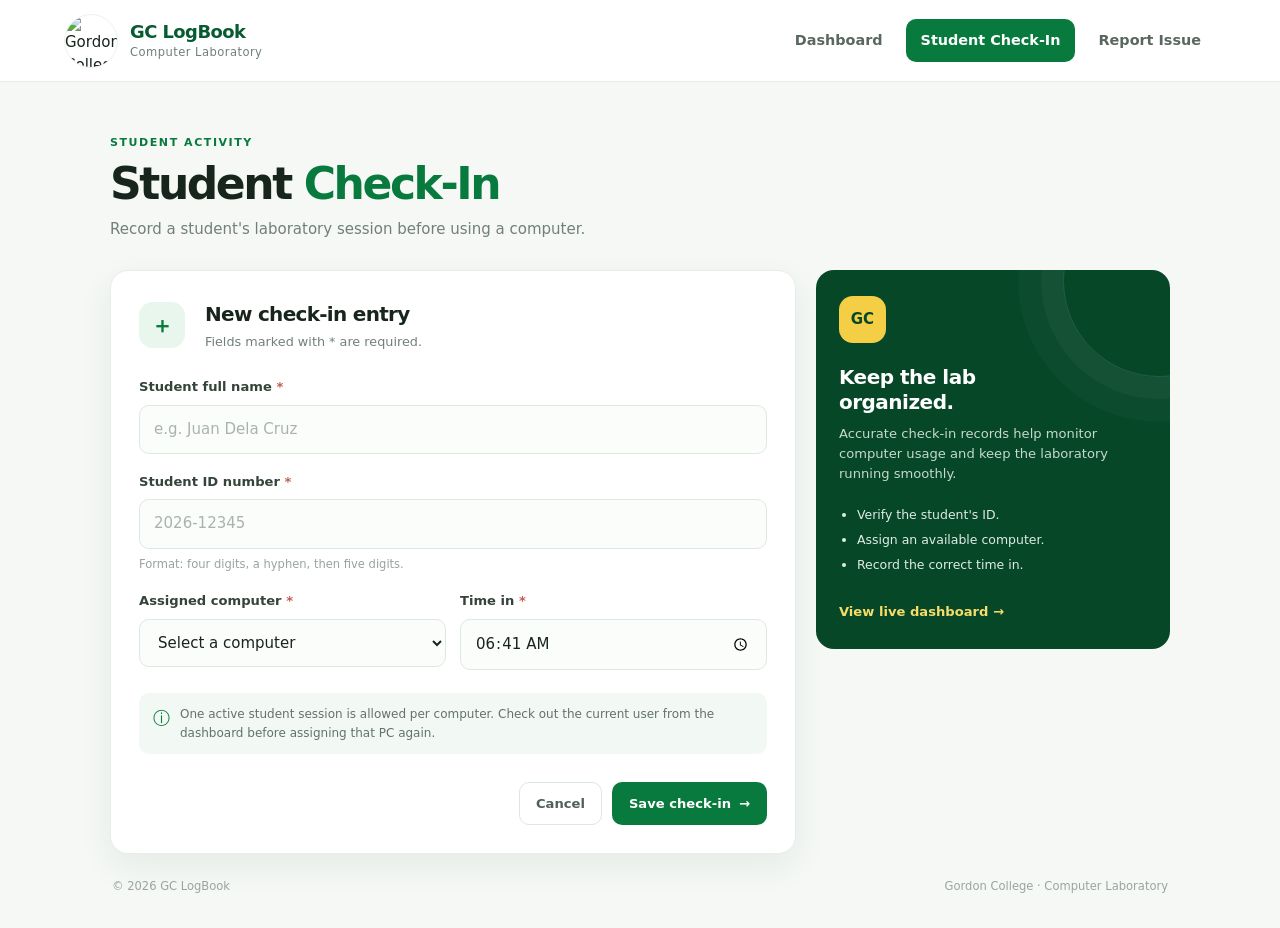
==== check-in.html @ c5d99f90 "Add files via upload" ====
<!DOCTYPE html>
<html lang="en">
<head>
    <meta charset="UTF-8">
    <meta name="viewport" content="width=device-width, initial-scale=1.0">
    <meta name="theme-color" content="#087a3d">
    <meta name="description" content="Record a student's computer laboratory check-in.">
    <title>Student Check-In | GC LogBook</title>
    <link rel="stylesheet" href="style.css">
    <script src="app.js" defer></script>
</head>
<body data-page="checkin">
    <header class="site-header">
        <a class="brand" href="index.html" aria-label="GC LogBook home">
            <img src="assets/gc-logo.jpg" alt="Gordon College logo">
            <span><strong>GC LogBook</strong><small>Computer Laboratory</small></span>
        </a>
        <button class="menu-toggle" type="button" aria-label="Toggle navigation" aria-expanded="false">☰</button>
        <nav class="main-nav" aria-label="Main navigation">
            <a href="index.html">Dashboard</a>
            <a class="active" href="check-in.html">Student Check-In</a>
            <a href="log-issue.html">Report Issue</a>
        </nav>
    </header>

    <main class="page-shell narrow-shell">
        <section class="page-intro">
            <p class="eyebrow">STUDENT ACTIVITY</p>
            <h1>Student <span class="text-green">Check-In</span></h1>
            <p class="muted">Record a student's laboratory session before using a computer.</p>
        </section>

        <div class="form-layout">
            <section class="panel form-panel">
                <div class="form-title"><div class="stat-icon green-icon">＋</div><div><h2>New check-in entry</h2><p class="muted">Fields marked with * are required.</p></div></div>
                <form id="checkinForm">
                    <div class="field">
                        <label for="student-name">Student full name <span>*</span></label>
                        <input type="text" id="student-name" name="studentName" placeholder="e.g. Juan Dela Cruz" autocomplete="name" maxlength="90" required>
                    </div>
                    <div class="field">
                        <label for="student-id">Student ID number <span>*</span></label>
                        <input type="text" id="student-id" name="studentId" pattern="[0-9]{4}-[0-9]{5}" placeholder="2026-12345" title="Use the format 2026-12345" required>
                        <small class="field-help">Format: four digits, a hyphen, then five digits.</small>
                    </div>
                    <div class="field-row">
                        <div class="field">
                            <label for="assigned-pc">Assigned computer <span>*</span></label>
                            <select id="assigned-pc" name="pc" required>
                                <option value="">Select a computer</option>
                                <option value="PC-01">PC-01</option>
                                <option value="PC-02">PC-02</option>
                                <option value="PC-03">PC-03</option>
                                <option value="PC-04">PC-04</option>
                            </select>
                        </div>
                        <div class="field">
                            <label for="time-in">Time in <span>*</span></label>
                            <input type="time" id="time-in" name="timeIn" required>
                        </div>
                    </div>
                    <div class="form-note"><span>ⓘ</span><p>One active student session is allowed per computer. Check out the current user from the dashboard before assigning that PC again.</p></div>
                    <div class="form-actions">
                        <a class="btn btn-outline" href="index.html">Cancel</a>
                        <button class="btn btn-primary" type="submit">Save check-in <span>→</span></button>
                    </div>
                </form>
            </section>
            <aside class="side-note">
                <div class="side-note-mark">GC</div>
                <h3>Keep the lab organized.</h3>
                <p>Accurate check-in records help monitor computer usage and keep the laboratory running smoothly.</p>
                <ul><li>Verify the student's ID.</li><li>Assign an available computer.</li><li>Record the correct time in.</li></ul>
                <a href="index.html" class="text-link">View live dashboard →</a>
            </aside>
        </div>
        <footer class="site-footer"><span>© <span id="year"></span> GC LogBook</span><span>Gordon College · Computer Laboratory</span></footer>
    </main>
    <div class="toast" id="toast" role="status" aria-live="polite"></div>
</body>
</html>
---- style.css ----
/* =========================================================
   GC LogBook - Main stylesheet
   Theme: Green, white and warm yellow
   ========================================================= */

:root {
    --green: #087a3d;
    --green-dark: #075b31;
    --green-deep: #064728;
    --green-soft: #e9f6ee;
    --yellow: #f4cf45;
    --yellow-soft: #fff8dc;
    --ink: #17251d;
    --muted: #718078;
    --line: #e7eee9;
    --surface: #ffffff;
    --page: #f5f8f5;
    --red: #c84b45;
    --shadow: 0 12px 34px rgba(25, 66, 42, 0.07);
    --radius: 18px;
}

* { box-sizing: border-box; }
html { scroll-behavior: smooth; }
body {
    margin: 0;
    background: var(--page);
    color: var(--ink);
    font-family: Inter, ui-sans-serif, system-ui, -apple-system, BlinkMacSystemFont, "Segoe UI", sans-serif;
    font-size: 15px;
    line-height: 1.55;
}
a { color: inherit; text-decoration: none; }
button, input, select, textarea { font: inherit; }
button, a { -webkit-tap-highlight-color: transparent; }

.site-header {
    min-height: 82px;
    padding: 12px max(5vw, 24px);
    background: rgba(255, 255, 255, 0.96);
    border-bottom: 1px solid var(--line);
    display: flex;
    align-items: center;
    justify-content: space-between;
    gap: 24px;
    position: sticky;
    top: 0;
    z-index: 20;
    backdrop-filter: blur(14px);
}
.brand { display: inline-flex; align-items: center; gap: 12px; min-width: 220px; }
.brand img {
    width: 54px;
    height: 54px;
    object-fit: contain;
    border-radius: 50%;
    background: white;
    border: 1px solid #edf0ed;
}
.brand span { display: grid; line-height: 1.2; }
.brand strong { color: var(--green-dark); font-size: 1.12rem; letter-spacing: -0.03em; }
.brand small { color: var(--muted); font-size: 0.72rem; margin-top: 4px; letter-spacing: 0.04em; }
.main-nav { display: flex; align-items: center; gap: 8px; }
.main-nav a {
    color: #59685f;
    font-size: 0.9rem;
    font-weight: 650;
    padding: 10px 15px;
    border-radius: 10px;
    transition: background .2s ease, color .2s ease;
}
.main-nav a:hover { background: var(--green-soft); color: var(--green-dark); }
.main-nav a.active { background: var(--green); color: white; }
.menu-toggle {
    display: none;
    border: 1px solid var(--line);
    border-radius: 10px;
    background: white;
    color: var(--green-dark);
    padding: 8px 12px;
    cursor: pointer;
}

.page-shell { width: min(1180px, calc(100% - 48px)); margin: 0 auto; padding: 42px 0 24px; }
.narrow-shell { width: min(1060px, calc(100% - 48px)); }
.welcome-row, .section-heading, .admin-bar, .form-title {
    display: flex;
    align-items: center;
    justify-content: space-between;
    gap: 20px;
}
.welcome-row { margin-bottom: 28px; }
h1, h2, h3, p { margin-top: 0; }
h1 { margin-bottom: 7px; font-size: clamp(2rem, 4vw, 2.75rem); line-height: 1.12; letter-spacing: -0.055em; }
h2 { margin-bottom: 4px; font-size: 1.25rem; letter-spacing: -0.035em; }
h3 { letter-spacing: -0.025em; }
.text-green { color: var(--green); }
.muted { color: var(--muted); margin-bottom: 0; }
.eyebrow { color: var(--green); font-size: 0.69rem; font-weight: 800; letter-spacing: .14em; margin-bottom: 8px; }
.date-chip {
    display: inline-flex; align-items: center; gap: 9px; white-space: nowrap;
    background: white; border: 1px solid var(--line); border-radius: 999px;
    padding: 10px 15px; color: #59685f; font-size: .85rem; font-weight: 650;
}
.date-dot { width: 8px; height: 8px; background: var(--yellow); border-radius: 50%; }

.stats-grid { display: grid; grid-template-columns: repeat(4, 1fr); gap: 16px; margin-bottom: 22px; }
.stat-card {
    background: var(--surface); border: 1px solid var(--line); border-radius: var(--radius);
    padding: 20px; display: flex; align-items: center; gap: 14px; box-shadow: 0 5px 18px rgba(25,66,42,.025);
}
.stat-icon {
    width: 46px; height: 46px; flex: 0 0 46px; border-radius: 14px;
    display: grid; place-items: center; font-size: 1.4rem; font-weight: 800;
}
.green-icon { background: var(--green-soft); color: var(--green); }
.blue-icon { background: #eaf2ff; color: #4777bd; }
.yellow-icon { background: var(--yellow-soft); color: #a17b00; }
.red-icon { background: #fff0ed; color: var(--red); }
.stat-card p { color: var(--muted); font-size: .79rem; margin: 0 0 2px; font-weight: 650; }
.stat-card strong { display: block; font-size: 1.8rem; line-height: 1.2; letter-spacing: -.05em; }
.stat-card small { display: block; color: #99a49d; font-size: .7rem; margin-top: 3px; }

.panel {
    background: var(--surface); border: 1px solid var(--line); border-radius: var(--radius);
    padding: 24px; box-shadow: var(--shadow);
}
.section-heading { align-items: flex-end; margin-bottom: 20px; }
.section-heading .muted { font-size: .84rem; }
.legend { display: flex; flex-wrap: wrap; gap: 15px; color: var(--muted); font-size: .75rem; }
.legend span { display: inline-flex; align-items: center; gap: 6px; }
.legend-dot { width: 8px; height: 8px; border-radius: 50%; display: inline-block; }
.legend-dot.available { background: #35a66a; }
.legend-dot.occupied { background: #e5b92c; }
.legend-dot.attention { background: #d85c50; }
.pc-grid {
    display: grid; grid-template-columns: 1fr 1fr 60px 1fr 1fr; align-items: center;
    gap: 14px; padding: 22px; border-radius: 15px;
    background: linear-gradient(135deg, #f7faf7, #f0f7f1);
    border: 1px dashed #dce9df;
}
.pc-card {
    min-height: 126px; border: 1px solid #dce9df; border-radius: 14px; background: white;
    color: var(--ink); display: flex; flex-direction: column; align-items: center; justify-content: center;
    gap: 3px; cursor: pointer; transition: transform .18s ease, box-shadow .18s ease, border .18s ease;
}
.pc-card:hover { transform: translateY(-3px); box-shadow: 0 9px 20px rgba(20,70,40,.08); }
.pc-card .pc-symbol { font-size: 1.65rem; color: var(--green); }
.pc-card strong { font-size: .95rem; }
.pc-card small { color: #35a66a; font-size: .73rem; font-weight: 700; }
.pc-card.is-occupied { border-color: #f0d777; background: #fffdf5; }
.pc-card.is-occupied .pc-symbol, .pc-card.is-occupied small { color: #b28a13; }
.pc-card.has-issue { border-color: #efc3be; background: #fff8f7; }
.pc-card.has-issue .pc-symbol, .pc-card.has-issue small { color: var(--red); }
.aisle-label { color: #a0aaa3; font-size: .6rem; font-weight: 800; letter-spacing: .14em; text-align: center; writing-mode: vertical-rl; transform: rotate(180deg); }
.hint { margin: 14px 0 0; color: #98a49b; font-size: .75rem; }
.content-grid { display: grid; grid-template-columns: 1.2fr 1fr; gap: 18px; margin-top: 20px; }
.compact { align-items: center; margin-bottom: 14px; }
.text-link { color: var(--green); font-size: .82rem; font-weight: 750; white-space: nowrap; }
.text-link:hover { color: var(--green-dark); text-decoration: underline; }
.table-wrap { width: 100%; overflow-x: auto; }
table { border-collapse: collapse; width: 100%; text-align: left; font-size: .8rem; }
th { color: #8a978e; font-size: .67rem; text-transform: uppercase; letter-spacing: .08em; font-weight: 800; padding: 12px 10px; border-bottom: 1px solid var(--line); white-space: nowrap; }
td { padding: 13px 10px; border-bottom: 1px solid #f0f3f0; color: #526158; vertical-align: middle; }
tbody tr:last-child td { border-bottom: 0; }
td strong { color: var(--ink); }
.empty-state { text-align: center; color: #9aa69e; padding: 25px 10px; }
.status-pill { display: inline-flex; align-items: center; border-radius: 999px; padding: 4px 9px; font-size: .68rem; font-weight: 750; white-space: nowrap; }
.status-active { background: #e9f6ee; color: var(--green); }
.status-closed { background: #f0f2f0; color: #748078; }
.status-open { background: #fff0ed; color: #bd5148; }
.status-resolved { background: #e9f6ee; color: var(--green); }
.table-action { border: 0; background: transparent; color: var(--green); font-size: .72rem; font-weight: 750; cursor: pointer; padding: 5px; }
.table-action:hover { text-decoration: underline; }
.admin-bar {
    margin-top: 20px; background: #edf6ef; border: 1px solid #dcecdf; border-radius: var(--radius); padding: 18px 22px;
}
.admin-bar strong { color: var(--green-deep); }
.admin-bar p { font-size: .77rem; margin-top: 3px; }
.action-group { display: flex; flex-wrap: wrap; gap: 8px; }
.btn {
    min-height: 43px; display: inline-flex; align-items: center; justify-content: center; gap: 8px;
    border: 1px solid transparent; border-radius: 10px; padding: 10px 16px;
    font-size: .82rem; font-weight: 750; cursor: pointer; transition: transform .15s ease, background .15s ease;
}
.btn:hover { transform: translateY(-1px); }
.btn-primary { background: var(--green); color: white; }
.btn-primary:hover { background: var(--green-dark); }
.btn-outline { background: white; border-color: #dce7df; color: #506057; }
.btn-outline:hover { border-color: var(--green); color: var(--green); }
.btn-danger { color: #b74740; }
.btn-soft { background: #fff1ef; border-color: #f6dfdc; }
.site-footer { display: flex; justify-content: space-between; gap: 15px; padding: 24px 2px 8px; color: #9aa59e; font-size: .72rem; }

.page-intro { margin: 10px 0 28px; }
.page-intro h1 { margin-bottom: 10px; }
.form-layout { display: grid; grid-template-columns: minmax(0, 1.55fr) minmax(240px, .8fr); gap: 20px; align-items: start; }
.form-panel { padding: 28px; }
.form-title { justify-content: flex-start; margin-bottom: 26px; }
.form-title h2 { margin-bottom: 2px; }
.form-title .muted { font-size: .8rem; }
.field { display: flex; flex-direction: column; gap: 7px; margin-bottom: 18px; }
.field label { font-size: .82rem; color: #34443a; font-weight: 750; }
.field label span { color: #c45b4e; }
.field input, .field select, .field textarea {
    width: 100%; min-height: 48px; padding: 12px 14px; border: 1px solid #dfe8e1;
    border-radius: 10px; outline: none; background: #fbfdfb; color: var(--ink);
    transition: border .15s ease, box-shadow .15s ease;
}
.field textarea { resize: vertical; min-height: 130px; }
.field input:focus, .field select:focus, .field textarea:focus {
    border-color: #65aa7e; box-shadow: 0 0 0 3px rgba(8,122,61,.09); background: white;
}
.field input::placeholder, .field textarea::placeholder { color: #a9b3ac; }
.field-help { color: #98a49c; font-size: .72rem; }
.field-row { display: grid; grid-template-columns: 1fr 1fr; gap: 14px; }
.form-note { display: flex; gap: 10px; align-items: flex-start; background: #f2f8f3; color: #627369; border-radius: 10px; padding: 12px 14px; margin: 5px 0 22px; }
.form-note span { color: var(--green); font-size: 1.05rem; }
.form-note p { font-size: .75rem; margin: 0; }
.form-actions { display: flex; justify-content: flex-end; gap: 10px; padding-top: 6px; }
.side-note {
    padding: 26px 23px; border-radius: var(--radius); background: var(--green-deep); color: white;
    position: relative; overflow: hidden;
}
.side-note::after {
    content: ""; position: absolute; width: 190px; height: 190px; border: 1px solid rgba(255,255,255,.12);
    border-radius: 50%; right: -85px; top: -85px; box-shadow: 0 0 0 22px rgba(255,255,255,.035), 0 0 0 45px rgba(255,255,255,.025);
}
.side-note-mark {
    width: 47px; height: 47px; display: grid; place-items: center; border-radius: 14px;
    background: var(--yellow); color: var(--green-deep); font-weight: 900; margin-bottom: 22px;
}
.side-note h3 { font-size: 1.25rem; line-height: 1.25; margin-bottom: 9px; max-width: 220px; }
.side-note p { color: #c5d9cb; font-size: .82rem; }
.side-note ul { padding-left: 18px; color: #e0ece3; font-size: .78rem; line-height: 2; margin: 18px 0 22px; }
.side-note .text-link { color: #f7dc69; }
.warning-note { background: #283b30; }
.warning-note .side-note-mark { background: #ffe99a; }

.toast {
    position: fixed; left: 50%; bottom: 24px; z-index: 50; transform: translate(-50%, 20px);
    background: #183c29; color: white; padding: 12px 18px; border-radius: 11px;
    box-shadow: 0 10px 30px rgba(0,0,0,.18); font-size: .83rem; opacity: 0; pointer-events: none;
    transition: opacity .2s ease, transform .2s ease;
}
.toast.show { opacity: 1; transform: translate(-50%, 0); }

@media (max-width: 980px) {
    .stats-grid { grid-template-columns: repeat(2, 1fr); }
    .content-grid { grid-template-columns: 1fr; }
}
@media (max-width: 720px) {
    .site-header { min-height: 72px; padding: 9px 20px; flex-wrap: wrap; }
    .brand img { width: 46px; height: 46px; }
    .menu-toggle { display: inline-flex; }
    .main-nav { display: none; width: 100%; flex-direction: column; align-items: stretch; padding: 4px 0 8px; }
    .main-nav.open { display: flex; }
    .main-nav a { padding: 12px 14px; }
    .page-shell, .narrow-shell { width: min(100% - 32px, 620px); padding-top: 28px; }
    .welcome-row { align-items: flex-start; flex-direction: column; }
    .section-heading { align-items: flex-start; flex-direction: column; }
    .legend { gap: 10px; }
    .pc-grid { grid-template-columns: 1fr 1fr; padding: 14px; }
    .aisle-label { display: none; }
    .pc-card { min-height: 110px; }
    .admin-bar { align-items: flex-start; flex-direction: column; }
    .action-group { width: 100%; }
    .action-group .btn { flex: 1; }
    .form-layout { grid-template-columns: 1fr; }
    .side-note { order: 2; }
}
@media (max-width: 480px) {
    .stats-grid { gap: 10px; }
    .stat-card { padding: 14px 12px; gap: 10px; }
    .stat-icon { width: 38px; height: 38px; flex-basis: 38px; border-radius: 11px; }
    .stat-card strong { font-size: 1.5rem; }
    .stat-card p { font-size: .72rem; }
    .stat-card small { font-size: .63rem; }
    .panel, .form-panel { padding: 18px; }
    .field-row { grid-template-columns: 1fr; gap: 0; }
    .form-actions { flex-direction: column-reverse; }
    .form-actions .btn { width: 100%; }
    .site-footer { flex-direction: column; gap: 4px; }
}
@media print {
    body { background: white; }
    .site-header, .admin-bar, .text-link, .table-action, .site-footer, .toast { display: none !important; }
    .page-shell { width: 100%; padding: 0; }
    .panel, .stat-card { box-shadow: none; break-inside: avoid; }
}
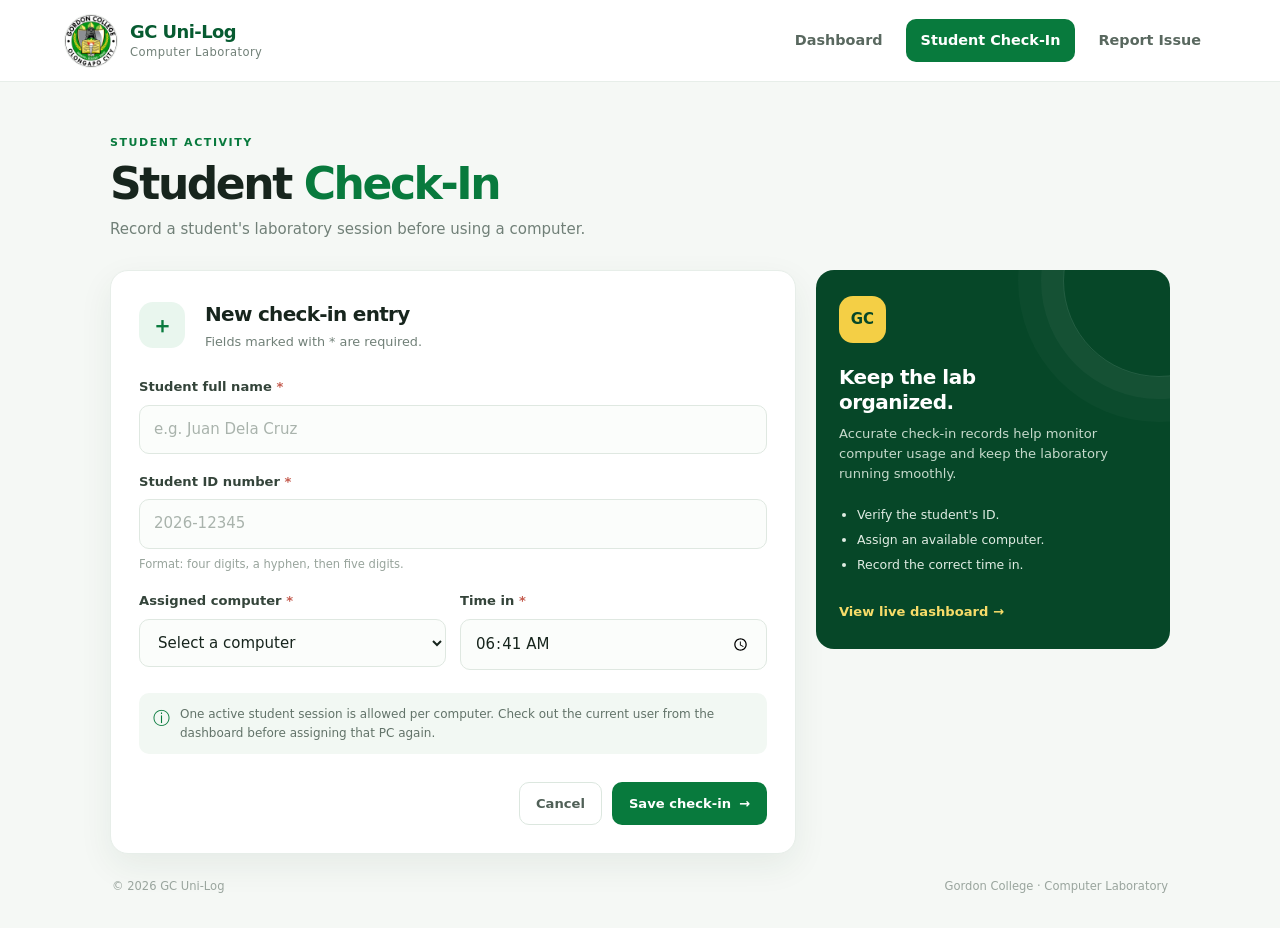
==== commit db5dd64e: "Add files via upload" ====
--- a/check-in.html
+++ b/check-in.html
@@ -12,8 +12,8 @@
 <body data-page="checkin">
     <header class="site-header">
         <a class="brand" href="index.html" aria-label="GC LogBook home">
-            <img src="assets/gc-logo.jpg" alt="Gordon College logo">
-            <span><strong>GC LogBook</strong><small>Computer Laboratory</small></span>
+            <img src="gc-logo.jpg" alt="Gordon College logo">
+            <span><strong>GC Uni-Log</strong><small>Computer Laboratory</small></span>
         </a>
         <button class="menu-toggle" type="button" aria-label="Toggle navigation" aria-expanded="false">☰</button>
         <nav class="main-nav" aria-label="Main navigation">
@@ -74,7 +74,7 @@
                 <a href="index.html" class="text-link">View live dashboard →</a>
             </aside>
         </div>
-        <footer class="site-footer"><span>© <span id="year"></span> GC LogBook</span><span>Gordon College · Computer Laboratory</span></footer>
+        <footer class="site-footer"><span>© <span id="year"></span> GC Uni-Log</span><span>Gordon College · Computer Laboratory</span></footer>
     </main>
     <div class="toast" id="toast" role="status" aria-live="polite"></div>
 </body>
